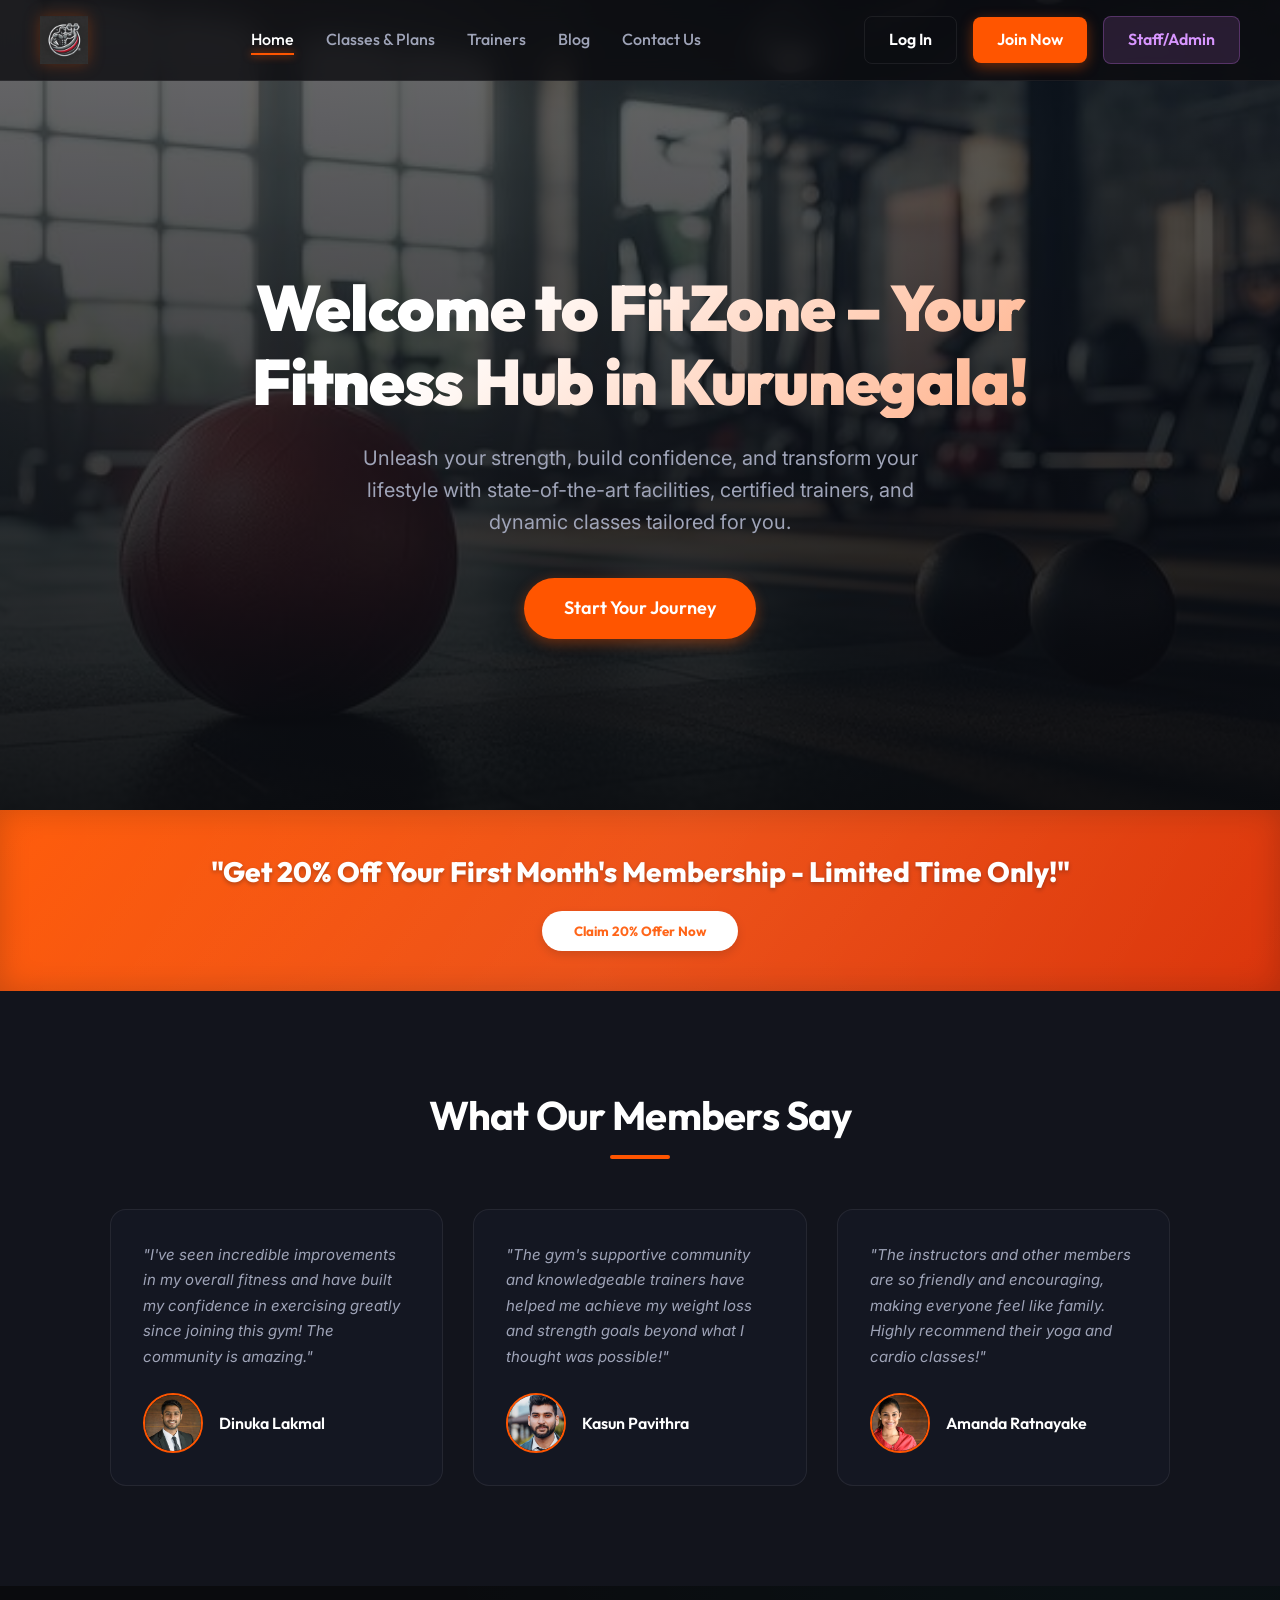
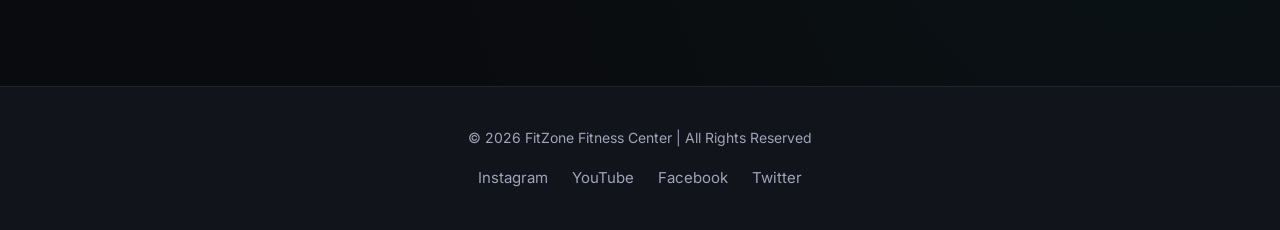
==== index.html @ 800c5011 "feat: Upgrade backend and modernize responsive UI" ====
<!DOCTYPE html>
<html lang="en">
<head>
  <meta charset="UTF-8">
  <meta name="viewport" content="width=device-width, initial-scale=1.0">
  <title>FitZone Fitness Center | Kurunegala</title>
  <link rel="stylesheet" href="css/styles.css">
</head>
<body>
  <!-- Header Section -->
  <header>
    <div class="logo">
      <img src="images/logo.webp" alt="FitZone Logo">
    </div>
    <nav>
      <ul>
        <li><a href="index.html" class="active">Home</a></li>
        <li><a href="services.html">Classes & Plans</a></li>
        <li><a href="trainers.html">Trainers</a></li>
        <li><a href="blog.html">Blog</a></li>
        <li><a href="about.html">Contact Us</a></li>
      </ul>
    </nav>
    <div class="auth-buttons">
      <a href="customer-signup-login.php" class="btn btn-secondary">Log In</a>
      <a href="customer-signup-login.php" class="btn btn-primary">Join Now</a>
      <a href="staff-admin-login.php" class="btn btn-admin">Staff/Admin</a>
    </div>
  </header>

  <!-- Hero Section -->
  <section class="hero">
    <div class="container">
      <h1>Welcome to FitZone – Your Fitness Hub in Kurunegala!</h1>
      <p>Unleash your strength, build confidence, and transform your lifestyle with state-of-the-art facilities, certified trainers, and dynamic classes tailored for you.</p>
      <a href="customer-signup-login.php" class="btn btn-primary" style="font-size: 18px; padding: 16px 40px; border-radius: 50px;">Start Your Journey</a>
    </div>
  </section>

  <!-- Promotional Section -->
  <section class="promo">
    <div class="container">
      <div class="promo-text">
        <p>"Get 20% Off Your First Month's Membership - Limited Time Only!"</p>
        <button class="claim-offer" onclick="location.href='customer-signup-login.php'">Claim 20% Offer Now</button>
      </div>
    </div>
  </section>

  <!-- Testimonials Section -->
  <section class="testimonials">
    <div class="container">
      <h2>What Our Members Say</h2>
      <div class="testimonials-grid">
        <div class="testimonial">
          <p>"I've seen incredible improvements in my overall fitness and have built my confidence in exercising greatly since joining this gym! The community is amazing."</p>
          <div class="testimonial-user">
            <img src="images/dinuka.jpg" alt="Dinuka Lakmal">
            <div class="testimonial-user-name">Dinuka Lakmal</div>
          </div>
        </div>
        <div class="testimonial">
          <p>"The gym's supportive community and knowledgeable trainers have helped me achieve my weight loss and strength goals beyond what I thought was possible!"</p>
          <div class="testimonial-user">
            <img src="images/kasun.jpg" alt="Kasun Pavithra">
            <div class="testimonial-user-name">Kasun Pavithra</div>
          </div>
        </div>
        <div class="testimonial">
          <p>"The instructors and other members are so friendly and encouraging, making everyone feel like family. Highly recommend their yoga and cardio classes!"</p>
          <div class="testimonial-user">
            <img src="images/amanda.jpg" alt="Amanda Ratnayake">
            <div class="testimonial-user-name">Amanda Ratnayake</div>
          </div>
        </div>
      </div>
    </div>
  </section>

  <!-- Footer Section -->
  <footer>
    <div class="container">
      <p>&copy; 2026 FitZone Fitness Center | All Rights Reserved</p>
      <div class="social-media">
        <a href="#">Instagram</a>
        <a href="#">YouTube</a>
        <a href="#">Facebook</a>
        <a href="#">Twitter</a>
      </div>
    </div>
  </footer>

  <script src="js/script.js"></script>
</body>
</html>
---- css/styles.css ----
@import url('https://fonts.googleapis.com/css2?family=Inter:wght@300;400;500;600;700;800&family=Outfit:wght@400;500;600;700;800;900&display=swap');

/* --- DESIGN SYSTEM TOKENS --- */
:root {
  --font-heading: 'Outfit', sans-serif;
  --font-body: 'Inter', sans-serif;

  /* Colors */
  --bg-primary: #0a0b0e;
  --bg-secondary: #12141c;
  --bg-card: rgba(22, 25, 37, 0.7);
  --border-color: rgba(255, 255, 255, 0.07);
  
  --primary: #ff5500;
  --primary-glow: rgba(255, 85, 0, 0.4);
  --primary-hover: #ff6a1a;
  
  --secondary: #00f0ff;
  --secondary-glow: rgba(0, 240, 255, 0.3);
  
  --text-white: #ffffff;
  --text-muted: #9fa4b8;
  --text-dark: #12141c;
  
  --gold: #ffd700;
  --gold-glow: rgba(255, 215, 0, 0.3);
  
  /* Transitions */
  --transition-fast: 0.2s cubic-bezier(0.4, 0, 0.2, 1);
  --transition-normal: 0.3s cubic-bezier(0.4, 0, 0.2, 1);
  
  /* Glassmorphism */
  --glass-bg: rgba(255, 255, 255, 0.03);
  --glass-border: rgba(255, 255, 255, 0.06);
  --glass-blur: blur(12px);
}

/* --- RESET & GLOBAL STYLES --- */
* {
  margin: 0;
  padding: 0;
  box-sizing: border-box;
}

body {
  font-family: var(--font-body);
  background-color: var(--bg-primary);
  background-image: radial-gradient(circle at 10% 20%, rgba(255, 85, 0, 0.05) 0%, transparent 40%),
                    radial-gradient(circle at 90% 80%, rgba(0, 240, 255, 0.03) 0%, transparent 40%);
  color: var(--text-white);
  line-height: 1.6;
  overflow-x: hidden;
}

h1, h2, h3, h4, h5, h6 {
  font-family: var(--font-heading);
  font-weight: 700;
  letter-spacing: -0.02em;
  line-height: 1.2;
}

a {
  text-decoration: none;
  color: inherit;
  transition: var(--transition-fast);
}

img {
  max-width: 100%;
  height: auto;
  display: block;
}

/* --- SCROLLBAR --- */
::-webkit-scrollbar {
  width: 10px;
}
::-webkit-scrollbar-track {
  background: var(--bg-primary);
}
::-webkit-scrollbar-thumb {
  background: #252836;
  border-radius: 5px;
  border: 2px solid var(--bg-primary);
}
::-webkit-scrollbar-thumb:hover {
  background: var(--primary);
}

/* --- GLOBAL LAYOUT & CONTAINER --- */
.container {
  max-width: 1200px;
  margin: 0 auto;
  padding: 0 24px;
}

/* --- HEADER / NAVIGATION --- */
header {
  position: fixed;
  top: 0;
  left: 0;
  width: 100%;
  z-index: 100;
  background: rgba(10, 11, 14, 0.8);
  backdrop-filter: var(--glass-blur);
  border-bottom: 1px solid var(--border-color);
  padding: 16px 40px;
  display: flex;
  justify-content: space-between;
  align-items: center;
}

header .logo img {
  height: 48px;
  filter: drop-shadow(0 0 8px rgba(255, 85, 0, 0.3));
}

nav ul {
  display: flex;
  list-style: none;
  gap: 32px;
}

nav ul li a {
  font-family: var(--font-heading);
  font-size: 16px;
  font-weight: 500;
  color: var(--text-muted);
  position: relative;
  padding: 6px 0;
}

nav ul li a:hover, nav ul li a.active {
  color: var(--text-white);
}

nav ul li a::after {
  content: '';
  position: absolute;
  bottom: 0;
  left: 0;
  width: 0;
  height: 2px;
  background: var(--primary);
  box-shadow: 0 0 8px var(--primary);
  transition: var(--transition-normal);
}

nav ul li a:hover::after, nav ul li a.active::after {
  width: 100%;
}

.auth-buttons {
  display: flex;
  align-items: center;
  gap: 16px;
}

.btn {
  font-family: var(--font-heading);
  font-weight: 600;
  padding: 10px 24px;
  border-radius: 8px;
  cursor: pointer;
  display: inline-flex;
  align-items: center;
  justify-content: center;
  transition: var(--transition-normal);
  border: none;
}

.btn-primary {
  background: var(--primary);
  color: var(--text-white);
  box-shadow: 0 4px 14px var(--primary-glow);
}

.btn-primary:hover {
  background: var(--primary-hover);
  transform: translateY(-2px);
  box-shadow: 0 6px 20px rgba(255, 85, 0, 0.6);
}

.btn-primary:active {
  transform: translateY(0);
}

.btn-secondary {
  background: transparent;
  color: var(--text-white);
  border: 1px solid var(--border-color);
}

.btn-secondary:hover {
  background: rgba(255, 255, 255, 0.05);
  border-color: var(--text-white);
}

.btn-admin {
  background: rgba(155, 89, 182, 0.2);
  color: #d896ff;
  border: 1px solid rgba(155, 89, 182, 0.4);
}

.btn-admin:hover {
  background: rgba(155, 89, 182, 0.4);
  color: #fff;
  box-shadow: 0 0 15px rgba(155, 89, 182, 0.4);
}

/* --- HERO SECTION --- */
.hero {
  position: relative;
  min-height: 90vh;
  display: flex;
  align-items: center;
  justify-content: center;
  text-align: center;
  background: linear-gradient(rgba(10, 11, 14, 0.6), rgba(10, 11, 14, 0.95)), 
              url('../images/hero.jpg') no-repeat center center;
  background-size: cover;
  padding-top: 100px;
}

.hero h1 {
  font-size: 64px;
  font-weight: 900;
  max-width: 900px;
  line-height: 1.15;
  background: linear-gradient(135deg, var(--text-white) 30%, #ffaa80 100%);
  -webkit-background-clip: text;
  -webkit-text-fill-color: transparent;
  margin-bottom: 24px;
}

.hero p {
  font-size: 20px;
  color: var(--text-muted);
  max-width: 600px;
  margin: 0 auto 40px auto;
}

.hero .cta-button {
  composes: btn btn-primary;
  font-size: 18px;
  padding: 16px 40px;
  border-radius: 50px;
}

/* --- PROMOTION SECTION --- */
.promo {
  background: linear-gradient(135deg, var(--primary) 0%, #d82b00 100%);
  padding: 40px 0;
  text-align: center;
  position: relative;
  overflow: hidden;
  box-shadow: inset 0 0 30px rgba(0, 0, 0, 0.2);
}

.promo::before {
  content: '';
  position: absolute;
  top: 0;
  left: -50%;
  width: 200%;
  height: 100%;
  background: linear-gradient(90deg, transparent, rgba(255, 255, 255, 0.1), transparent);
  transform: skewX(-30deg);
  animation: shine 6s infinite linear;
}

@keyframes shine {
  0% { left: -100%; }
  100% { left: 100%; }
}

.promo-text {
  display: flex;
  flex-direction: column;
  align-items: center;
  gap: 16px;
}

.promo-text p {
  font-family: var(--font-heading);
  font-size: 28px;
  font-weight: 800;
  color: var(--text-white);
  text-shadow: 0 2px 4px rgba(0, 0, 0, 0.3);
}

.claim-offer {
  background: var(--text-white);
  color: var(--primary);
  font-family: var(--font-heading);
  font-weight: 700;
  padding: 12px 32px;
  border-radius: 30px;
  border: none;
  cursor: pointer;
  box-shadow: 0 4px 10px rgba(0, 0, 0, 0.15);
  transition: var(--transition-normal);
}

.claim-offer:hover {
  transform: scale(1.05);
  box-shadow: 0 6px 15px rgba(0, 0, 0, 0.3);
}

/* --- TESTIMONIALS SECTION --- */
.testimonials {
  padding: 100px 0;
  text-align: center;
  background: var(--bg-secondary);
}

.testimonials h2 {
  font-size: 40px;
  margin-bottom: 50px;
  position: relative;
}

.testimonials h2::after {
  content: '';
  display: block;
  width: 60px;
  height: 4px;
  background: var(--primary);
  margin: 16px auto 0 auto;
  border-radius: 2px;
}

.testimonials-grid {
  display: grid;
  grid-template-columns: repeat(auto-fit, minmax(320px, 1fr));
  gap: 30px;
  max-width: 1100px;
  margin: 0 auto;
  padding: 0 20px;
}

.testimonial {
  background: var(--bg-card);
  border: 1px solid var(--border-color);
  padding: 32px;
  border-radius: 16px;
  text-align: left;
  transition: var(--transition-normal);
  display: flex;
  flex-direction: column;
  justify-content: space-between;
}

.testimonial:hover {
  transform: translateY(-5px);
  border-color: rgba(255, 85, 0, 0.3);
  box-shadow: 0 10px 30px rgba(0, 0, 0, 0.3);
}

.testimonial-user {
  display: flex;
  align-items: center;
  margin-top: 24px;
}

.testimonial img {
  width: 60px;
  height: 60px;
  border-radius: 50%;
  margin-right: 16px;
  border: 2px solid var(--primary);
  object-fit: cover;
}

.testimonial p {
  color: var(--text-muted);
  font-style: italic;
  font-size: 15px;
  line-height: 1.7;
}

.testimonial-user-name {
  font-family: var(--font-heading);
  font-weight: 600;
  font-size: 16px;
  color: var(--text-white);
}

/* --- ABOUT & CONTACT US PAGE --- */
.about-container {
  max-width: 1100px;
  margin: 120px auto 60px auto;
  padding: 0 24px;
  display: grid;
  grid-template-columns: 1.2fr 0.8fr;
  gap: 50px;
}

.about-section h2, .contact-section h2 {
  font-size: 36px;
  margin-bottom: 24px;
  color: var(--text-white);
}

.about-section h3 {
  font-size: 24px;
  margin: 32px 0 16px 0;
  color: var(--primary);
}

.about-section p {
  color: var(--text-muted);
  margin-bottom: 20px;
  font-size: 16px;
}

.contact-section {
  background: var(--bg-card);
  border: 1px solid var(--border-color);
  padding: 40px;
  border-radius: 20px;
  height: fit-content;
}

.contact-section p {
  margin-bottom: 16px;
  font-size: 16px;
}

.contact-section strong {
  color: var(--primary);
}

.contact-section form {
  margin-top: 32px;
}

.form-group {
  margin-bottom: 20px;
}

label {
  font-family: var(--font-heading);
  font-size: 14px;
  font-weight: 500;
  color: var(--text-muted);
  margin-bottom: 8px;
  display: block;
}

input[type="text"],
input[type="email"],
input[type="password"],
input[type="date"],
input[type="time"],
textarea,
select {
  width: 100%;
  padding: 12px 16px;
  background: #191b26;
  border: 1px solid var(--border-color);
  border-radius: 8px;
  color: var(--text-white);
  font-family: var(--font-body);
  font-size: 15px;
  transition: var(--transition-fast);
}

input:focus, textarea:focus, select:focus {
  outline: none;
  border-color: var(--primary);
  box-shadow: 0 0 0 3px rgba(255, 85, 0, 0.15);
}

.contact-section button[type="submit"] {
  width: 100%;
  padding: 12px;
  background: var(--primary);
  color: var(--text-white);
  font-family: var(--font-heading);
  font-weight: 600;
  font-size: 16px;
  border: none;
  border-radius: 8px;
  cursor: pointer;
  transition: var(--transition-normal);
}

.contact-section button[type="submit"]:hover {
  background: var(--primary-hover);
  transform: translateY(-2px);
}

/* --- SERVICES & MEMBERSHIP PLANS PAGE --- */
.classes-memberships {
  max-width: 1200px;
  margin: 120px auto 60px auto;
  padding: 0 24px;
}

.section-title {
  font-size: 40px;
  text-align: center;
  margin-bottom: 50px;
}

.classes-grid {
  display: grid;
  grid-template-columns: repeat(auto-fit, minmax(320px, 1fr));
  gap: 30px;
  margin-bottom: 80px;
}

.class-card {
  background: var(--bg-card);
  border: 1px solid var(--border-color);
  border-radius: 16px;
  overflow: hidden;
  transition: var(--transition-normal);
}

.class-card:hover {
  transform: translateY(-8px);
  border-color: rgba(255, 85, 0, 0.25);
  box-shadow: 0 12px 30px rgba(0,0,0,0.4);
}

.class-card img {
  width: 100%;
  height: 220px;
  object-fit: cover;
  transition: var(--transition-normal);
}

.class-card:hover img {
  transform: scale(1.05);
}

.class-info {
  padding: 24px;
}

.class-info h3 {
  font-size: 22px;
  margin-bottom: 8px;
  color: var(--text-white);
}

.class-info p {
  color: var(--primary);
  font-weight: 600;
  font-size: 14px;
}

/* Membership Plans Grid */
.membership-grid {
  display: grid;
  grid-template-columns: repeat(auto-fit, minmax(300px, 1fr));
  gap: 30px;
}

.membership-card {
  background: var(--bg-card);
  border: 1px solid var(--border-color);
  border-radius: 20px;
  padding: 40px 32px;
  text-align: center;
  position: relative;
  transition: var(--transition-normal);
  display: flex;
  flex-direction: column;
  justify-content: space-between;
}

.membership-card.premium {
  border-color: var(--primary);
  box-shadow: 0 10px 25px rgba(255, 85, 0, 0.15);
}

.membership-card.vip {
  border-color: var(--gold);
  box-shadow: 0 10px 25px rgba(255, 215, 0, 0.15);
}

.membership-card:hover {
  transform: translateY(-8px);
}

.membership-card.premium:hover {
  box-shadow: 0 15px 35px rgba(255, 85, 0, 0.3);
}

.membership-card.vip:hover {
  box-shadow: 0 15px 35px rgba(255, 215, 0, 0.3);
}

.badge {
  position: absolute;
  top: 16px;
  right: 16px;
  background: var(--primary);
  color: white;
  font-size: 12px;
  font-weight: 700;
  padding: 4px 12px;
  border-radius: 20px;
  text-transform: uppercase;
}

.badge.vip-badge {
  background: var(--gold);
  color: var(--bg-primary);
}

.membership-card h3 {
  font-size: 24px;
  margin-bottom: 12px;
  color: var(--text-white);
}

.membership-card .price {
  font-family: var(--font-heading);
  font-size: 36px;
  font-weight: 800;
  color: var(--primary);
  margin-bottom: 24px;
}

.membership-card.vip .price {
  color: var(--gold);
}

.membership-card ul {
  list-style: none;
  text-align: left;
  margin-bottom: 32px;
}

.membership-card ul li {
  color: var(--text-muted);
  font-size: 15px;
  padding: 8px 0;
  position: relative;
  padding-left: 24px;
}

.membership-card ul li::before {
  content: '✓';
  position: absolute;
  left: 0;
  color: var(--primary);
  font-weight: bold;
}

.membership-card.vip ul li::before {
  color: var(--gold);
}

/* --- TRAINERS PAGE --- */
.trainers-section {
  max-width: 1200px;
  margin: 120px auto 60px auto;
  padding: 0 24px;
  text-align: center;
}

.trainers-section h1 {
  font-size: 44px;
  margin-bottom: 50px;
}

.trainers-container {
  display: grid;
  grid-template-columns: repeat(auto-fit, minmax(320px, 1fr));
  gap: 40px;
  margin-bottom: 80px;
}

.trainer-card {
  background: var(--bg-card);
  border: 1px solid var(--border-color);
  border-radius: 20px;
  overflow: hidden;
  transition: var(--transition-normal);
}

.trainer-card:hover {
  transform: translateY(-8px);
  border-color: rgba(255, 85, 0, 0.25);
  box-shadow: 0 15px 35px rgba(0, 0, 0, 0.4);
}

.trainer-photo img {
  width: 100%;
  height: 320px;
  object-fit: cover;
  transition: var(--transition-normal);
}

.trainer-card:hover .trainer-photo img {
  transform: scale(1.03);
}

.trainer-info {
  padding: 24px;
  text-align: left;
}

.trainer-info h3 {
  font-size: 24px;
  margin-bottom: 4px;
  color: var(--text-white);
}

.trainer-info p {
  color: var(--primary);
  font-weight: 600;
  margin-bottom: 16px;
  font-size: 14px;
  text-transform: uppercase;
  letter-spacing: 0.05em;
}

.trainer-info ul {
  list-style: none;
}

.trainer-info ul li {
  font-size: 14px;
  color: var(--text-muted);
  padding: 4px 0;
  position: relative;
  padding-left: 20px;
}

.trainer-info ul li::before {
  content: '•';
  color: var(--primary);
  font-weight: bold;
  position: absolute;
  left: 0;
}

/* Personal Training Packages Section */
.pt-packages {
  background: var(--bg-secondary);
  border: 1px solid var(--border-color);
  border-radius: 24px;
  padding: 60px 40px;
  text-align: center;
}

.pt-packages h2 {
  font-size: 36px;
  margin-bottom: 12px;
}

.pt-packages p.subtitle {
  color: var(--text-muted);
  max-width: 600px;
  margin: 0 auto 50px auto;
  font-size: 16px;
}

.pt-grid {
  display: grid;
  grid-template-columns: repeat(auto-fit, minmax(280px, 1fr));
  gap: 30px;
}

.pt-card {
  background: var(--bg-primary);
  border: 1px solid var(--border-color);
  border-radius: 16px;
  padding: 32px 24px;
  transition: var(--transition-normal);
}

.pt-card:hover {
  transform: translateY(-5px);
  border-color: var(--primary);
}

.pt-card h3 {
  font-size: 20px;
  margin-bottom: 8px;
}

.pt-card .price {
  font-size: 28px;
  font-weight: 800;
  color: var(--primary);
  margin-bottom: 20px;
}

.pt-card ul {
  list-style: none;
  text-align: left;
}

.pt-card ul li {
  font-size: 14px;
  color: var(--text-muted);
  padding: 6px 0;
  position: relative;
  padding-left: 20px;
}

.pt-card ul li::before {
  content: '✓';
  color: var(--primary);
  font-weight: bold;
  position: absolute;
  left: 0;
}

/* --- BLOG PAGE --- */
.blog-section {
  max-width: 1200px;
  margin: 120px auto 60px auto;
  padding: 0 24px;
  text-align: center;
}

.blog-section h1 {
  font-size: 44px;
  margin-bottom: 50px;
}

.blog-container {
  display: grid;
  grid-template-columns: repeat(auto-fit, minmax(320px, 1fr));
  gap: 40px;
}

.blog-card {
  background: var(--bg-card);
  border: 1px solid var(--border-color);
  border-radius: 20px;
  overflow: hidden;
  text-align: left;
  transition: var(--transition-normal);
  display: flex;
  flex-direction: column;
}

.blog-card:hover {
  transform: translateY(-8px);
  border-color: rgba(255, 85, 0, 0.25);
  box-shadow: 0 15px 35px rgba(0, 0, 0, 0.4);
}

.blog-card img {
  width: 100%;
  height: 240px;
  object-fit: cover;
}

.blog-content {
  padding: 24px;
  display: flex;
  flex-direction: column;
  flex-grow: 1;
  justify-content: space-between;
}

.blog-card h3 {
  font-size: 22px;
  color: var(--text-white);
  margin-bottom: 12px;
}

.blog-card p {
  color: var(--text-muted);
  font-size: 15px;
  margin-bottom: 24px;
  line-height: 1.6;
}

.see-more {
  color: var(--primary);
  font-family: var(--font-heading);
  font-weight: 700;
  font-size: 15px;
  display: inline-flex;
  align-items: center;
  gap: 8px;
}

.see-more:hover {
  color: var(--primary-hover);
  transform: translateX(5px);
}

/* Individual Blog Post Page */
.blog-post-container {
  max-width: 800px;
  margin: 120px auto 60px auto;
  padding: 0 24px;
}

.blog-post-header h1 {
  font-size: 48px;
  margin-bottom: 20px;
}

.blog-post-meta {
  color: var(--text-muted);
  margin-bottom: 40px;
  font-size: 14px;
}

.blog-post-image {
  border-radius: 20px;
  overflow: hidden;
  margin-bottom: 40px;
}

.blog-post-image img {
  width: 100%;
  max-height: 450px;
  object-fit: cover;
}

.blog-post-content {
  font-size: 17px;
  line-height: 1.8;
  color: #c9ccd6;
}

.blog-post-content p {
  margin-bottom: 24px;
}

.blog-post-content h2 {
  font-size: 28px;
  color: var(--text-white);
  margin: 40px 0 20px 0;
}

.blog-post-content ul, .blog-post-content ol {
  margin: 0 0 24px 24px;
}

.blog-post-content li {
  margin-bottom: 10px;
}

.blog-post-content blockquote {
  border-left: 4px solid var(--primary);
  padding-left: 20px;
  margin: 32px 0;
  font-style: italic;
  color: var(--text-white);
}

/* --- FORMS & LOGIN & SIGNUP PAGES --- */
.form-container {
  max-width: 900px;
  margin: 140px auto 60px auto;
  padding: 0 24px;
  display: grid;
  grid-template-columns: 1fr 1fr;
  gap: 40px;
}

.form-container.single-form {
  grid-template-columns: 1fr;
  max-width: 500px;
}

.signup-form, .login-form {
  background: var(--bg-card);
  border: 1px solid var(--border-color);
  padding: 40px;
  border-radius: 20px;
}

.signup-form h2, .login-form h2 {
  font-size: 30px;
  margin-bottom: 30px;
  text-align: center;
}

.form-container button[type="submit"] {
  width: 100%;
  padding: 14px;
  background: var(--primary);
  color: var(--text-white);
  font-family: var(--font-heading);
  font-weight: 700;
  font-size: 16px;
  border: none;
  border-radius: 8px;
  cursor: pointer;
  transition: var(--transition-normal);
  margin-top: 16px;
}

.form-container button[type="submit"]:hover {
  background: var(--primary-hover);
  transform: translateY(-2px);
  box-shadow: 0 5px 15px var(--primary-glow);
}

/* --- DASHBOARD STYLES --- */
.dashboard-container {
  max-width: 1200px;
  margin: 120px auto 60px auto;
  padding: 0 24px;
  display: grid;
  grid-template-columns: 1.5fr 2fr;
  gap: 40px;
}

.dashboard-container.full-width {
  grid-template-columns: 1fr;
}

.dashboard-container section {
  background: var(--bg-card);
  border: 1px solid var(--border-color);
  padding: 32px;
  border-radius: 20px;
  height: fit-content;
  margin-bottom: 32px;
}

.dashboard-container section h2 {
  font-size: 24px;
  margin-bottom: 24px;
  color: var(--text-white);
  border-bottom: 2px solid var(--border-color);
  padding-bottom: 12px;
}

.details-section p {
  font-size: 16px;
  margin-bottom: 12px;
}

.details-section strong {
  color: var(--primary);
}

/* Tables in Dashboards */
table {
  width: 100%;
  border-collapse: separate;
  border-spacing: 0;
  margin-top: 16px;
}

th, td {
  padding: 16px;
  text-align: left;
  border-bottom: 1px solid var(--border-color);
}

th {
  background: #191b26;
  font-family: var(--font-heading);
  font-weight: 600;
  color: var(--text-white);
}

th:first-child {
  border-top-left-radius: 8px;
}

th:last-child {
  border-top-right-radius: 8px;
}

tr:last-child td {
  border-bottom: none;
}

tr {
  transition: var(--transition-fast);
}

tr:hover td {
  background: rgba(255, 255, 255, 0.02);
}

.status-badge {
  font-size: 12px;
  font-weight: 700;
  padding: 4px 10px;
  border-radius: 20px;
  display: inline-block;
}

.status-badge.pending {
  background: rgba(255, 179, 0, 0.15);
  color: #ffb300;
}

.status-badge.answered {
  background: rgba(0, 240, 255, 0.15);
  color: var(--secondary);
}

.logout-button {
  background: #f44336;
  color: white;
  width: 100%;
  padding: 14px;
  border: none;
  border-radius: 8px;
  font-family: var(--font-heading);
  font-weight: 700;
  cursor: pointer;
  transition: var(--transition-normal);
  margin-top: 20px;
}

.logout-button:hover {
  background: #e53935;
  box-shadow: 0 4px 15px rgba(244, 67, 54, 0.4);
}

/* --- FOOTER --- */
footer {
  background-color: var(--bg-secondary);
  border-top: 1px solid var(--border-color);
  color: var(--text-muted);
  text-align: center;
  padding: 40px 0;
  margin-top: 100px;
}

footer p {
  font-size: 14px;
}

.social-media-links, .social-media {
  display: flex;
  justify-content: center;
  gap: 24px;
  margin-top: 16px;
}

.social-media-links a, .social-media a {
  color: var(--text-muted);
  font-size: 15px;
  transition: var(--transition-fast);
}

.social-media-links a:hover, .social-media a:hover {
  color: var(--primary);
}

/* --- SCROLL TO TOP --- */
#scrollTopBtn {
  position: fixed;
  bottom: 30px;
  right: 30px;
  z-index: 99;
  border: none;
  outline: none;
  background-color: var(--primary);
  color: white;
  cursor: pointer;
  padding: 12px 18px;
  border-radius: 50px;
  font-family: var(--font-heading);
  font-weight: 700;
  box-shadow: 0 4px 10px var(--primary-glow);
  transition: var(--transition-normal);
}

#scrollTopBtn:hover {
  background-color: var(--primary-hover);
  transform: translateY(-3px);
}

/* --- RESPONSIVENESS BREAKPOINTS --- */
@media (max-width: 1024px) {
  .about-container, .dashboard-container {
    grid-template-columns: 1fr;
  }
}

@media (max-width: 768px) {
  header {
    flex-direction: column;
    padding: 16px 20px;
    gap: 16px;
  }
  
  nav ul {
    gap: 16px;
  }
  
  .auth-buttons {
    flex-wrap: wrap;
    justify-content: center;
  }
  
  .form-container {
    grid-template-columns: 1fr;
    margin-top: 180px;
  }
  
  .hero h1 {
    font-size: 40px;
  }
  
  .hero p {
    font-size: 16px;
  }
  
  .about-container {
    margin-top: 180px;
  }
  
  .classes-memberships {
    margin-top: 180px;
  }
  
  .trainers-section {
    margin-top: 180px;
  }
  
  .blog-section {
    margin-top: 180px;
  }
  
  .dashboard-container {
    margin-top: 200px;
  }
}
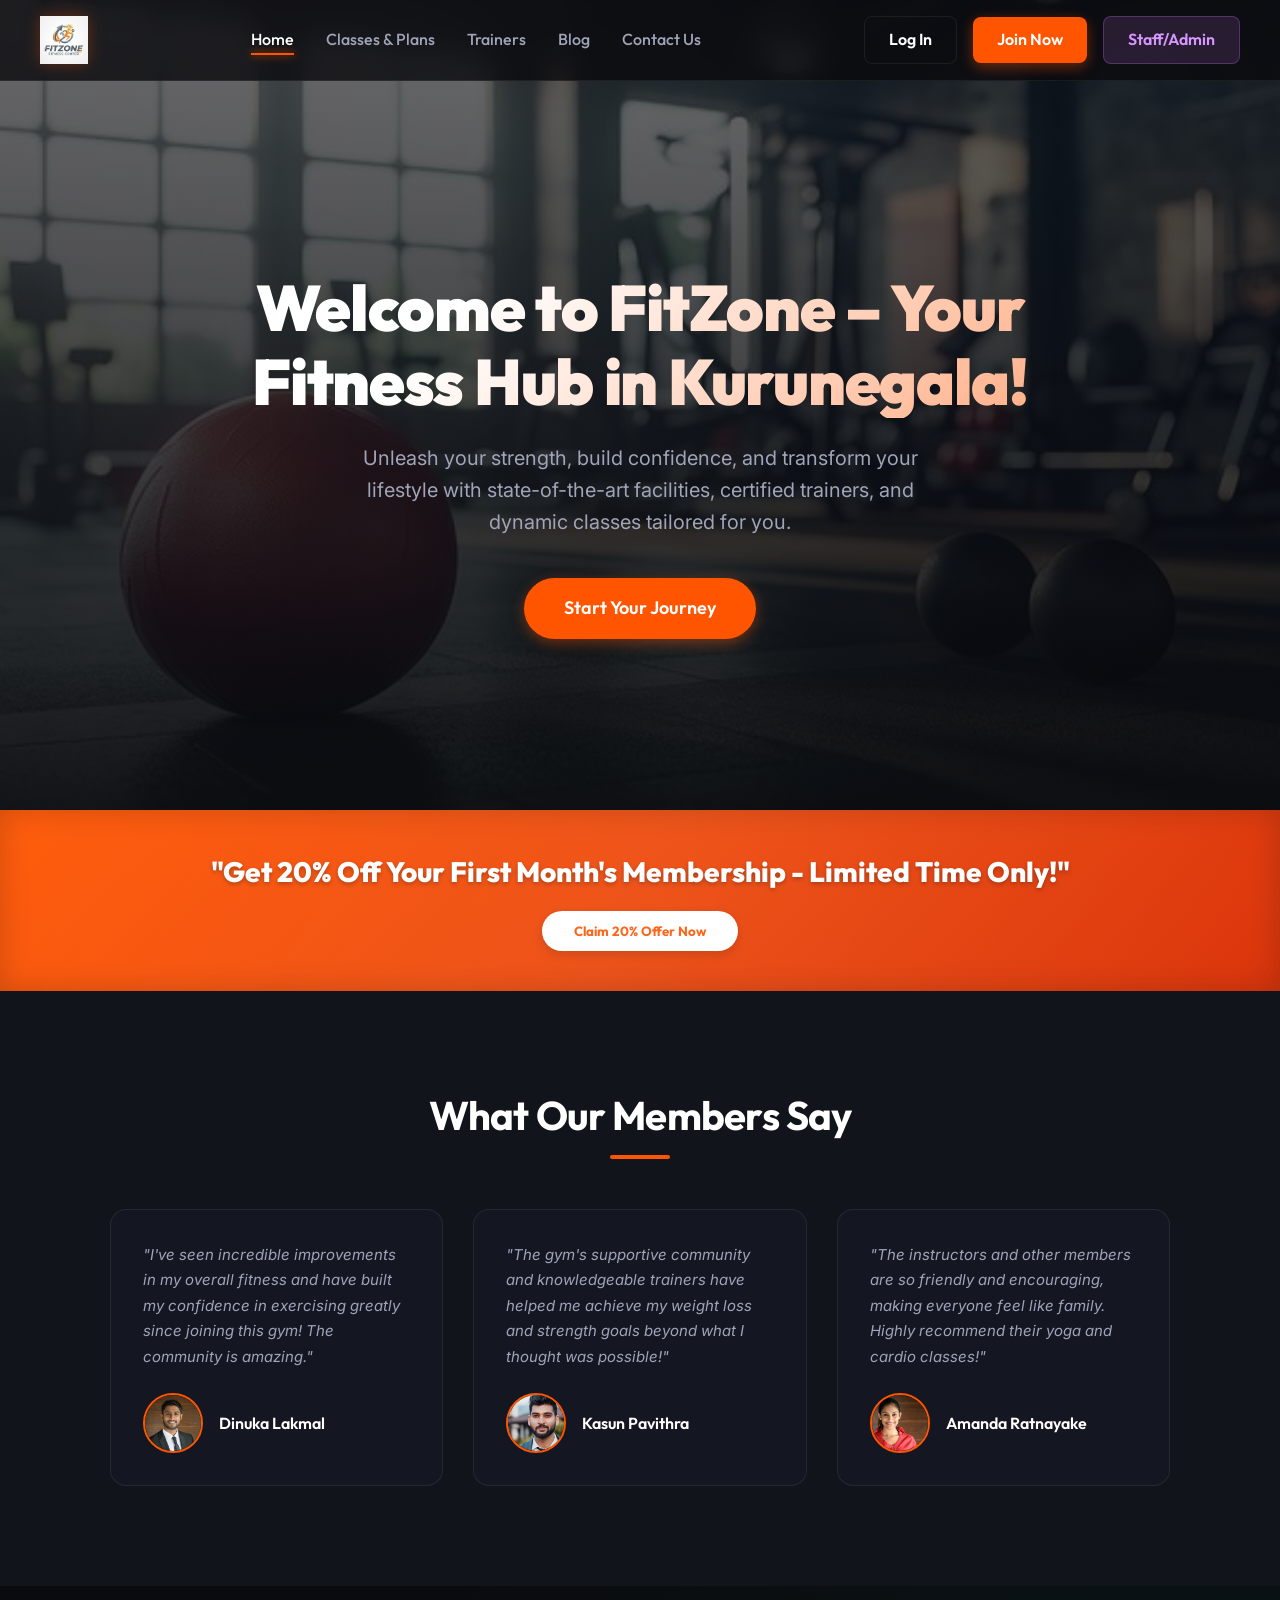
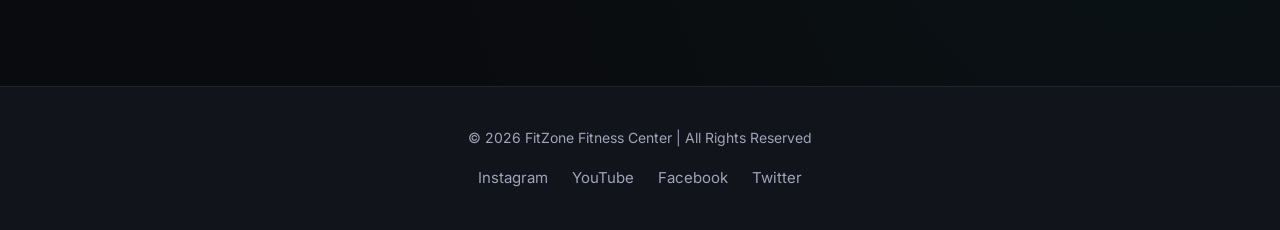
==== commit 90801cdb: "Add favicon and fix logo file references on all pages" ====
--- a/index.html
+++ b/index.html
@@ -1,16 +1,19 @@
 <!DOCTYPE html>
 <html lang="en">
+
 <head>
   <meta charset="UTF-8">
   <meta name="viewport" content="width=device-width, initial-scale=1.0">
   <title>FitZone Fitness Center | Kurunegala</title>
+  <link rel="icon" type="image/png" href="images/logo.png">
   <link rel="stylesheet" href="css/styles.css">
 </head>
+
 <body>
   <!-- Header Section -->
   <header>
     <div class="logo">
-      <img src="images/logo.webp" alt="FitZone Logo">
+      <img src="images/logo.png" alt="FitZone Logo">
     </div>
     <nav>
       <ul>
@@ -32,8 +35,10 @@
   <section class="hero">
     <div class="container">
       <h1>Welcome to FitZone – Your Fitness Hub in Kurunegala!</h1>
-      <p>Unleash your strength, build confidence, and transform your lifestyle with state-of-the-art facilities, certified trainers, and dynamic classes tailored for you.</p>
-      <a href="customer-signup-login.php" class="btn btn-primary" style="font-size: 18px; padding: 16px 40px; border-radius: 50px;">Start Your Journey</a>
+      <p>Unleash your strength, build confidence, and transform your lifestyle with state-of-the-art facilities,
+        certified trainers, and dynamic classes tailored for you.</p>
+      <a href="customer-signup-login.php" class="btn btn-primary"
+        style="font-size: 18px; padding: 16px 40px; border-radius: 50px;">Start Your Journey</a>
     </div>
   </section>
 
@@ -53,21 +58,24 @@
       <h2>What Our Members Say</h2>
       <div class="testimonials-grid">
         <div class="testimonial">
-          <p>"I've seen incredible improvements in my overall fitness and have built my confidence in exercising greatly since joining this gym! The community is amazing."</p>
+          <p>"I've seen incredible improvements in my overall fitness and have built my confidence in exercising greatly
+            since joining this gym! The community is amazing."</p>
           <div class="testimonial-user">
             <img src="images/dinuka.jpg" alt="Dinuka Lakmal">
             <div class="testimonial-user-name">Dinuka Lakmal</div>
           </div>
         </div>
         <div class="testimonial">
-          <p>"The gym's supportive community and knowledgeable trainers have helped me achieve my weight loss and strength goals beyond what I thought was possible!"</p>
+          <p>"The gym's supportive community and knowledgeable trainers have helped me achieve my weight loss and
+            strength goals beyond what I thought was possible!"</p>
           <div class="testimonial-user">
             <img src="images/kasun.jpg" alt="Kasun Pavithra">
             <div class="testimonial-user-name">Kasun Pavithra</div>
           </div>
         </div>
         <div class="testimonial">
-          <p>"The instructors and other members are so friendly and encouraging, making everyone feel like family. Highly recommend their yoga and cardio classes!"</p>
+          <p>"The instructors and other members are so friendly and encouraging, making everyone feel like family.
+            Highly recommend their yoga and cardio classes!"</p>
           <div class="testimonial-user">
             <img src="images/amanda.jpg" alt="Amanda Ratnayake">
             <div class="testimonial-user-name">Amanda Ratnayake</div>
@@ -92,4 +100,5 @@
 
   <script src="js/script.js"></script>
 </body>
-</html>
+
+</html>
--- a/css/styles.css
+++ b/css/styles.css
@@ -1232,3 +1232,58 @@
     margin-top: 200px;
   }
 }
+
+/* --- STATS CARDS --- */
+.stats-grid {
+  display: grid;
+  grid-template-columns: repeat(auto-fit, minmax(240px, 1fr));
+  gap: 24px;
+  margin-bottom: 40px;
+}
+
+.stat-card {
+  background: var(--bg-card);
+  border: 1px solid var(--border-color);
+  border-radius: 16px;
+  padding: 24px;
+  display: flex;
+  flex-direction: column;
+  transition: var(--transition-normal);
+  position: relative;
+  overflow: hidden;
+}
+
+.stat-card:hover {
+  transform: translateY(-4px);
+  border-color: rgba(255, 85, 0, 0.2);
+}
+
+.stat-card::before {
+  content: '';
+  position: absolute;
+  top: 0;
+  left: 0;
+  width: 4px;
+  height: 100%;
+  background: var(--primary);
+}
+
+.stat-card.blue::before { background: var(--secondary); }
+.stat-card.orange::before { background: var(--primary); }
+.stat-card.gold::before { background: var(--gold); }
+
+.stat-card .label {
+  font-size: 14px;
+  color: var(--text-muted);
+  font-family: var(--font-heading);
+  text-transform: uppercase;
+  letter-spacing: 0.05em;
+}
+
+.stat-card .value {
+  font-size: 36px;
+  font-weight: 800;
+  font-family: var(--font-heading);
+  margin-top: 8px;
+  color: var(--text-white);
+}
